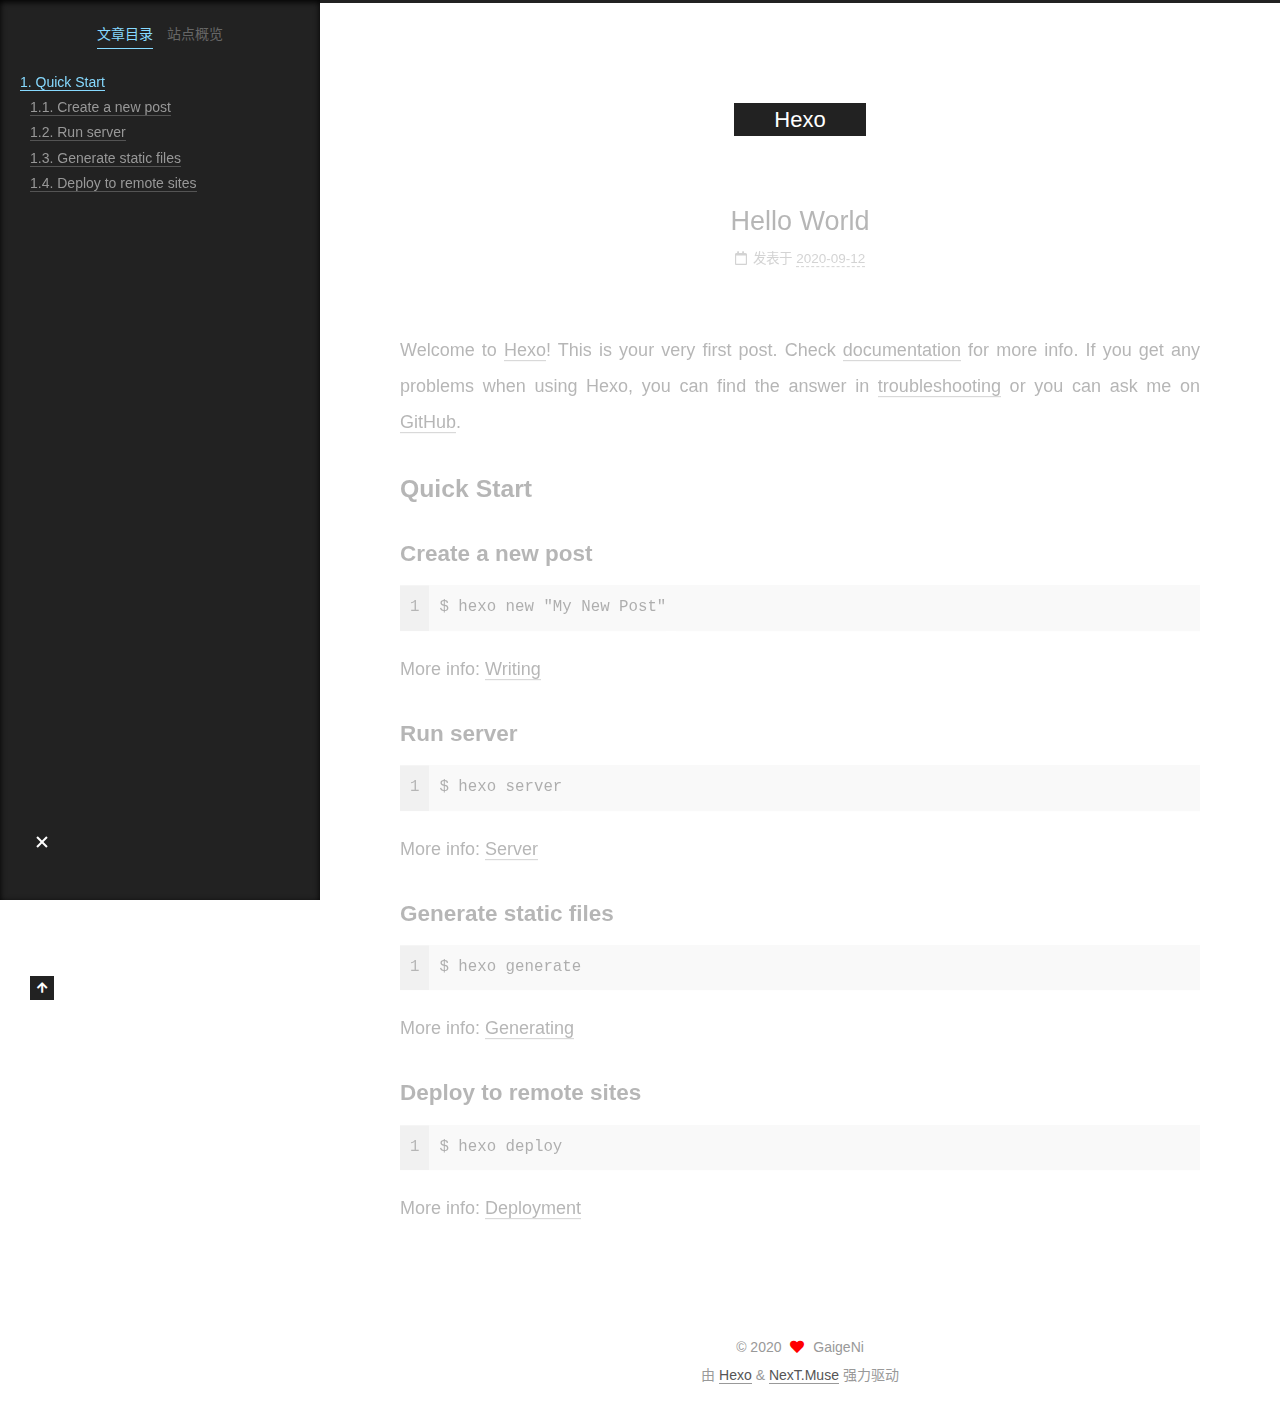
==== 2020/09/12/hello-world/index.html @ 08816b99 "Site updated: 2020-09-12 10:30:13" ====
<!DOCTYPE html>
<html lang="zh-CN">
<head>
  <meta charset="UTF-8">
<meta name="viewport" content="width=device-width, initial-scale=1, maximum-scale=2">
<meta name="theme-color" content="#222">
<meta name="generator" content="Hexo 5.1.1">
  <link rel="apple-touch-icon" sizes="180x180" href="/images/apple-touch-icon-next.png">
  <link rel="icon" type="image/png" sizes="32x32" href="/images/favicon-32x32-next.png">
  <link rel="icon" type="image/png" sizes="16x16" href="/images/favicon-16x16-next.png">
  <link rel="mask-icon" href="/images/logo.svg" color="#222">

<link rel="stylesheet" href="/css/main.css">


<link rel="stylesheet" href="/lib/font-awesome/css/all.min.css">

<script id="hexo-configurations">
    var NexT = window.NexT || {};
    var CONFIG = {"hostname":"gaigeni.github.io","root":"/","scheme":"Muse","version":"8.0.0-rc.3","exturl":false,"sidebar":{"position":"left","display":"post","padding":18,"offset":12,"onmobile":false},"copycode":{"enable":false,"show_result":false,"style":null},"back2top":{"enable":true,"sidebar":false,"scrollpercent":false},"bookmark":{"enable":false,"color":"#222","save":"auto"},"fancybox":false,"mediumzoom":false,"lazyload":false,"pangu":false,"comments":{"style":"tabs","active":null,"storage":true,"lazyload":false,"nav":null},"algolia":{"hits":{"per_page":10},"labels":{"input_placeholder":"Search for Posts","hits_empty":"We didn't find any results for the search: ${query}","hits_stats":"${hits} results found in ${time} ms"}},"localsearch":{"enable":false,"trigger":"auto","top_n_per_article":1,"unescape":false,"preload":false},"motion":{"enable":true,"async":false,"transition":{"post_block":"fadeIn","post_header":"slideDownIn","post_body":"slideDownIn","coll_header":"slideLeftIn","sidebar":"slideUpIn"}}};
  </script>

  <meta name="description" content="Welcome to Hexo! This is your very first post. Check documentation for more info. If you get any problems when using Hexo, you can find the answer in troubleshooting or you can ask me on GitHub. Quick">
<meta property="og:type" content="article">
<meta property="og:title" content="Hello World">
<meta property="og:url" content="https://gaigeni.github.io/2020/09/12/hello-world/index.html">
<meta property="og:site_name" content="Hexo">
<meta property="og:description" content="Welcome to Hexo! This is your very first post. Check documentation for more info. If you get any problems when using Hexo, you can find the answer in troubleshooting or you can ask me on GitHub. Quick">
<meta property="og:locale" content="zh_CN">
<meta property="article:published_time" content="2020-09-12T01:57:28.944Z">
<meta property="article:modified_time" content="2020-09-12T01:57:28.944Z">
<meta property="article:author" content="GaigeNi">
<meta name="twitter:card" content="summary">

<link rel="canonical" href="https://gaigeni.github.io/2020/09/12/hello-world/">


<script id="page-configurations">
  // https://hexo.io/docs/variables.html
  CONFIG.page = {
    sidebar: "",
    isHome : false,
    isPost : true,
    lang   : 'zh-CN'
  };
</script>

  <title>Hello World | Hexo</title>
  






  <noscript>
  <style>
  .use-motion .brand,
  .use-motion .menu-item,
  .sidebar-inner,
  .use-motion .post-block,
  .use-motion .pagination,
  .use-motion .comments,
  .use-motion .post-header,
  .use-motion .post-body,
  .use-motion .collection-header { opacity: initial; }

  .use-motion .site-title,
  .use-motion .site-subtitle {
    opacity: initial;
    top: initial;
  }

  .use-motion .logo-line-before i { left: initial; }
  .use-motion .logo-line-after i { right: initial; }
  </style>
</noscript>

</head>

<body itemscope itemtype="http://schema.org/WebPage">
  <div class="container use-motion">
    <div class="headband"></div>

    <header class="header" itemscope itemtype="http://schema.org/WPHeader">
      <div class="header-inner"><div class="site-brand-container">
  <div class="site-nav-toggle">
    <div class="toggle" aria-label="切换导航栏">
    </div>
  </div>

  <div class="site-meta">

    <a href="/" class="brand" rel="start">
      <span class="logo-line-before"><i></i></span>
      <h1 class="site-title">Hexo</h1>
      <span class="logo-line-after"><i></i></span>
    </a>
  </div>

  <div class="site-nav-right">
    <div class="toggle popup-trigger">
    </div>
  </div>
</div>







</div>
    </header>

    
  <div class="back-to-top">
    <i class="fa fa-arrow-up"></i>
    <span>0%</span>
  </div>


    <main class="main">
      <div class="main-inner">
        <div class="content-wrap">
          

          <div class="content post posts-expand">
            

    
  
  
  <article itemscope itemtype="http://schema.org/Article" class="post-block" lang="zh-CN">
    <link itemprop="mainEntityOfPage" href="https://gaigeni.github.io/2020/09/12/hello-world/">

    <span hidden itemprop="author" itemscope itemtype="http://schema.org/Person">
      <meta itemprop="image" content="/images/avatar.gif">
      <meta itemprop="name" content="GaigeNi">
      <meta itemprop="description" content="">
    </span>

    <span hidden itemprop="publisher" itemscope itemtype="http://schema.org/Organization">
      <meta itemprop="name" content="Hexo">
    </span>
      <header class="post-header">
        <h1 class="post-title" itemprop="name headline">
          Hello World
        </h1>

        <div class="post-meta">
            <span class="post-meta-item">
              <span class="post-meta-item-icon">
                <i class="far fa-calendar"></i>
              </span>
              <span class="post-meta-item-text">发表于</span>

              <time title="创建时间：2020-09-12 09:57:28" itemprop="dateCreated datePublished" datetime="2020-09-12T09:57:28+08:00">2020-09-12</time>
            </span>

          

        </div>
      </header>

    
    
    
    <div class="post-body" itemprop="articleBody">

      
        <p>Welcome to <a target="_blank" rel="noopener" href="https://hexo.io/">Hexo</a>! This is your very first post. Check <a target="_blank" rel="noopener" href="https://hexo.io/docs/">documentation</a> for more info. If you get any problems when using Hexo, you can find the answer in <a target="_blank" rel="noopener" href="https://hexo.io/docs/troubleshooting.html">troubleshooting</a> or you can ask me on <a target="_blank" rel="noopener" href="https://github.com/hexojs/hexo/issues">GitHub</a>.</p>
<h2 id="Quick-Start"><a href="#Quick-Start" class="headerlink" title="Quick Start"></a>Quick Start</h2><h3 id="Create-a-new-post"><a href="#Create-a-new-post" class="headerlink" title="Create a new post"></a>Create a new post</h3><figure class="highlight bash"><table><tr><td class="gutter"><pre><span class="line">1</span><br></pre></td><td class="code"><pre><span class="line">$ hexo new <span class="string">&quot;My New Post&quot;</span></span><br></pre></td></tr></table></figure>

<p>More info: <a target="_blank" rel="noopener" href="https://hexo.io/docs/writing.html">Writing</a></p>
<h3 id="Run-server"><a href="#Run-server" class="headerlink" title="Run server"></a>Run server</h3><figure class="highlight bash"><table><tr><td class="gutter"><pre><span class="line">1</span><br></pre></td><td class="code"><pre><span class="line">$ hexo server</span><br></pre></td></tr></table></figure>

<p>More info: <a target="_blank" rel="noopener" href="https://hexo.io/docs/server.html">Server</a></p>
<h3 id="Generate-static-files"><a href="#Generate-static-files" class="headerlink" title="Generate static files"></a>Generate static files</h3><figure class="highlight bash"><table><tr><td class="gutter"><pre><span class="line">1</span><br></pre></td><td class="code"><pre><span class="line">$ hexo generate</span><br></pre></td></tr></table></figure>

<p>More info: <a target="_blank" rel="noopener" href="https://hexo.io/docs/generating.html">Generating</a></p>
<h3 id="Deploy-to-remote-sites"><a href="#Deploy-to-remote-sites" class="headerlink" title="Deploy to remote sites"></a>Deploy to remote sites</h3><figure class="highlight bash"><table><tr><td class="gutter"><pre><span class="line">1</span><br></pre></td><td class="code"><pre><span class="line">$ hexo deploy</span><br></pre></td></tr></table></figure>

<p>More info: <a target="_blank" rel="noopener" href="https://hexo.io/docs/one-command-deployment.html">Deployment</a></p>

    </div>

    
    
    

      <footer class="post-footer">

        


        
      </footer>
    
  </article>
  
  
  



          </div>
          

<script>
  window.addEventListener('tabs:register', () => {
    let { activeClass } = CONFIG.comments;
    if (CONFIG.comments.storage) {
      activeClass = localStorage.getItem('comments_active') || activeClass;
    }
    if (activeClass) {
      let activeTab = document.querySelector(`a[href="#comment-${activeClass}"]`);
      if (activeTab) {
        activeTab.click();
      }
    }
  });
  if (CONFIG.comments.storage) {
    window.addEventListener('tabs:click', event => {
      if (!event.target.matches('.tabs-comment .tab-content .tab-pane')) return;
      let commentClass = event.target.classList[1];
      localStorage.setItem('comments_active', commentClass);
    });
  }
</script>

        </div>
          
  
  <div class="toggle sidebar-toggle">
    <span class="toggle-line toggle-line-first"></span>
    <span class="toggle-line toggle-line-middle"></span>
    <span class="toggle-line toggle-line-last"></span>
  </div>

  <aside class="sidebar">
    <div class="sidebar-inner">

      <ul class="sidebar-nav motion-element">
        <li class="sidebar-nav-toc">
          文章目录
        </li>
        <li class="sidebar-nav-overview">
          站点概览
        </li>
      </ul>

      <!--noindex-->
      <div class="post-toc-wrap sidebar-panel">
          <div class="post-toc motion-element"><ol class="nav"><li class="nav-item nav-level-2"><a class="nav-link" href="#Quick-Start"><span class="nav-number">1.</span> <span class="nav-text">Quick Start</span></a><ol class="nav-child"><li class="nav-item nav-level-3"><a class="nav-link" href="#Create-a-new-post"><span class="nav-number">1.1.</span> <span class="nav-text">Create a new post</span></a></li><li class="nav-item nav-level-3"><a class="nav-link" href="#Run-server"><span class="nav-number">1.2.</span> <span class="nav-text">Run server</span></a></li><li class="nav-item nav-level-3"><a class="nav-link" href="#Generate-static-files"><span class="nav-number">1.3.</span> <span class="nav-text">Generate static files</span></a></li><li class="nav-item nav-level-3"><a class="nav-link" href="#Deploy-to-remote-sites"><span class="nav-number">1.4.</span> <span class="nav-text">Deploy to remote sites</span></a></li></ol></li></ol></div>
      </div>
      <!--/noindex-->

      <div class="site-overview-wrap sidebar-panel">
        <div class="site-author motion-element" itemprop="author" itemscope itemtype="http://schema.org/Person">
  <p class="site-author-name" itemprop="name">GaigeNi</p>
  <div class="site-description" itemprop="description"></div>
</div>
<div class="site-state-wrap motion-element">
  <nav class="site-state">
      <div class="site-state-item site-state-posts">
          <a href="/archives">
          <span class="site-state-item-count">1</span>
          <span class="site-state-item-name">日志</span>
        </a>
      </div>
  </nav>
</div>



      </div>

    </div>
  </aside>
  <div id="sidebar-dimmer"></div>


      </div>
    </main>

    <footer class="footer">
      <div class="footer-inner">
        

        

<div class="copyright">
  
  &copy; 
  <span itemprop="copyrightYear">2020</span>
  <span class="with-love">
    <i class="fa fa-heart"></i>
  </span>
  <span class="author" itemprop="copyrightHolder">GaigeNi</span>
</div>
  <div class="powered-by">由 <a href="https://hexo.io/" class="theme-link" rel="noopener" target="_blank">Hexo</a> & <a href="https://theme-next.js.org/muse/" class="theme-link" rel="noopener" target="_blank">NexT.Muse</a> 强力驱动
  </div>

        








      </div>
    </footer>
  </div>

  
  <script src="/lib/anime.min.js"></script>
  <script src="/lib/velocity/velocity.min.js"></script>
  <script src="/lib/velocity/velocity.ui.min.js"></script>

<script src="/js/utils.js"></script>

<script src="/js/motion.js"></script>


<script src="/js/schemes/muse.js"></script>


<script src="/js/next-boot.js"></script>




  















  

  

</body>
</html>
---- css/main.css ----
:root {
  --body-bg-color: #fff;
  --content-bg-color: #fff;
  --card-bg-color: #f5f5f5;
  --text-color: #555;
  --blockquote-color: #666;
  --link-color: #555;
  --link-hover-color: #222;
  --brand-color: #fff;
  --brand-hover-color: #fff;
  --table-row-odd-bg-color: #f9f9f9;
  --table-row-hover-bg-color: #f5f5f5;
  --menu-item-bg-color: #f5f5f5;
  --btn-default-bg: #222;
  --btn-default-color: #fff;
  --btn-default-border-color: #222;
  --btn-default-hover-bg: #fff;
  --btn-default-hover-color: #222;
  --btn-default-hover-border-color: #222;
  --highlight-background: #f0f0f0;
  --highlight-foreground: #444;
  --highlight-gutter-background: #dedede;
  --highlight-gutter-foreground: #555;
}
html {
  line-height: 1.15; /* 1 */
  -webkit-text-size-adjust: 100%; /* 2 */
}
body {
  margin: 0;
}
main {
  display: block;
}
h1 {
  font-size: 2em;
  margin: 0.67em 0;
}
hr {
  box-sizing: content-box; /* 1 */
  height: 0; /* 1 */
  overflow: visible; /* 2 */
}
pre {
  font-family: monospace, monospace; /* 1 */
  font-size: 1em; /* 2 */
}
a {
  background: transparent;
}
abbr[title] {
  border-bottom: none; /* 1 */
  text-decoration: underline; /* 2 */
  text-decoration: underline dotted; /* 2 */
}
b,
strong {
  font-weight: bolder;
}
code,
kbd,
samp {
  font-family: monospace, monospace; /* 1 */
  font-size: 1em; /* 2 */
}
small {
  font-size: 80%;
}
sub,
sup {
  font-size: 75%;
  line-height: 0;
  position: relative;
  vertical-align: baseline;
}
sub {
  bottom: -0.25em;
}
sup {
  top: -0.5em;
}
img {
  border-style: none;
}
button,
input,
optgroup,
select,
textarea {
  font-family: inherit; /* 1 */
  font-size: 100%; /* 1 */
  line-height: 1.15; /* 1 */
  margin: 0; /* 2 */
}
button,
input {
/* 1 */
  overflow: visible;
}
button,
select {
/* 1 */
  text-transform: none;
}
button,
[type='button'],
[type='reset'],
[type='submit'] {
  -webkit-appearance: button;
}
button::-moz-focus-inner,
[type='button']::-moz-focus-inner,
[type='reset']::-moz-focus-inner,
[type='submit']::-moz-focus-inner {
  border-style: none;
  padding: 0;
}
button:-moz-focusring,
[type='button']:-moz-focusring,
[type='reset']:-moz-focusring,
[type='submit']:-moz-focusring {
  outline: 1px dotted ButtonText;
}
fieldset {
  padding: 0.35em 0.75em 0.625em;
}
legend {
  box-sizing: border-box; /* 1 */
  color: inherit; /* 2 */
  display: table; /* 1 */
  max-width: 100%; /* 1 */
  padding: 0; /* 3 */
  white-space: normal; /* 1 */
}
progress {
  vertical-align: baseline;
}
textarea {
  overflow: auto;
}
[type='checkbox'],
[type='radio'] {
  box-sizing: border-box; /* 1 */
  padding: 0; /* 2 */
}
[type='number']::-webkit-inner-spin-button,
[type='number']::-webkit-outer-spin-button {
  height: auto;
}
[type='search'] {
  outline-offset: -2px; /* 2 */
  -webkit-appearance: textfield; /* 1 */
}
[type='search']::-webkit-search-decoration {
  -webkit-appearance: none;
}
::-webkit-file-upload-button {
  font: inherit; /* 2 */
  -webkit-appearance: button; /* 1 */
}
details {
  display: block;
}
summary {
  display: list-item;
}
template {
  display: none;
}
[hidden] {
  display: none;
}
::selection {
  background: #262a30;
  color: #eee;
}
html,
body {
  height: 100%;
}
body {
  background: var(--body-bg-color);
  color: var(--text-color);
  font-family: 'Lato', "PingFang SC", "Microsoft YaHei", sans-serif;
  font-size: 1em;
  line-height: 2;
}
@media (max-width: 991px) {
  body {
    padding-left: 0 !important;
    padding-right: 0 !important;
  }
}
h1,
h2,
h3,
h4,
h5,
h6 {
  font-family: 'Lato', "PingFang SC", "Microsoft YaHei", sans-serif;
  font-weight: bold;
  line-height: 1.5;
  margin: 20px 0 15px;
}
h1 {
  font-size: 1.5em;
}
h2 {
  font-size: 1.375em;
}
h3 {
  font-size: 1.25em;
}
h4 {
  font-size: 1.125em;
}
h5 {
  font-size: 1em;
}
h6 {
  font-size: 0.875em;
}
p {
  margin: 0 0 20px 0;
}
a,
span.exturl {
  border-bottom: 1px solid #999;
  color: var(--link-color);
  outline: 0;
  text-decoration: none;
  overflow-wrap: break-word;
  word-wrap: break-word;
  cursor: pointer;
}
a:hover,
span.exturl:hover {
  border-bottom-color: var(--link-hover-color);
  color: var(--link-hover-color);
}
iframe,
img,
video {
  display: block;
  margin-left: auto;
  margin-right: auto;
  max-width: 100%;
}
hr {
  background-image: repeating-linear-gradient(-45deg, #ddd, #ddd 4px, transparent 4px, transparent 8px);
  border: 0;
  height: 3px;
  margin: 40px 0;
}
blockquote {
  border-left: 4px solid #ddd;
  color: var(--blockquote-color);
  margin: 0;
  padding: 0 15px;
}
blockquote cite::before {
  content: '-';
  padding: 0 5px;
}
dt {
  font-weight: bold;
}
dd {
  margin: 0;
  padding: 0;
}
kbd {
  background-color: #f5f5f5;
  background-image: linear-gradient(#eee, #fff, #eee);
  border: 1px solid #ccc;
  border-radius: 0.2em;
  box-shadow: 0.1em 0.1em 0.2em rgba(0,0,0,0.1);
  color: #555;
  font-family: inherit;
  padding: 0.1em 0.3em;
  white-space: nowrap;
}
.table-container {
  overflow: auto;
}
table {
  border-collapse: collapse;
  border-spacing: 0;
  font-size: 0.875em;
  margin: 0 0 20px 0;
  width: 100%;
}
tbody tr:nth-of-type(odd) {
  background: var(--table-row-odd-bg-color);
}
tbody tr:hover {
  background: var(--table-row-hover-bg-color);
}
caption,
th,
td {
  font-weight: normal;
  padding: 8px;
  vertical-align: middle;
}
th,
td {
  border: 1px solid #ddd;
  border-bottom: 3px solid #ddd;
}
th {
  font-weight: 700;
  padding-bottom: 10px;
}
td {
  border-bottom-width: 1px;
}
.btn {
  background: var(--btn-default-bg);
  border: 2px solid var(--btn-default-border-color);
  border-radius: 0;
  color: var(--btn-default-color);
  display: inline-block;
  font-size: 0.875em;
  line-height: 2;
  padding: 0 20px;
  text-decoration: none;
  transition-property: background-color;
  transition-delay: 0s;
  transition-duration: 0.2s;
  transition-timing-function: ease-in-out;
}
.btn:hover {
  background: var(--btn-default-hover-bg);
  border-color: var(--btn-default-hover-border-color);
  color: var(--btn-default-hover-color);
}
.btn + .btn {
  margin: 0 0 8px 8px;
}
.btn .fa-fw {
  text-align: left;
  width: 1.285714285714286em;
}
.toggle {
  line-height: 0;
}
.toggle .toggle-line {
  background: #fff;
  display: inline-block;
  height: 2px;
  left: 0;
  position: relative;
  top: 0;
  transition: all 0.4s;
  vertical-align: top;
  width: 100%;
}
.toggle .toggle-line:not(:first-child) {
  margin-top: 3px;
}
.toggle.toggle-arrow .toggle-line-first {
  left: 50%;
  top: 2px;
  transform: rotate(45deg);
  width: 50%;
}
.toggle.toggle-arrow .toggle-line-middle {
  left: 2px;
  width: 90%;
}
.toggle.toggle-arrow .toggle-line-last {
  left: 50%;
  top: -2px;
  transform: rotate(-45deg);
  width: 50%;
}
.toggle.toggle-close .toggle-line-first {
  transform: rotate(-45deg);
  top: 5px;
}
.toggle.toggle-close .toggle-line-middle {
  opacity: 0;
}
.toggle.toggle-close .toggle-line-last {
  transform: rotate(45deg);
  top: -5px;
}
/*

Original highlight.js style (c) Ivan Sagalaev <maniac@softwaremaniacs.org>

*/

.hljs {
  display: block;
  overflow-x: auto;
  padding: 0.5em;
  background: #F0F0F0;
}


/* Base color: saturation 0; */

.hljs,
.hljs-subst {
  color: #444;
}

.hljs-comment {
  color: #888888;
}

.hljs-keyword,
.hljs-attribute,
.hljs-selector-tag,
.hljs-meta-keyword,
.hljs-doctag,
.hljs-name {
  font-weight: bold;
}


/* User color: hue: 0 */

.hljs-type,
.hljs-string,
.hljs-number,
.hljs-selector-id,
.hljs-selector-class,
.hljs-quote,
.hljs-template-tag,
.hljs-deletion {
  color: #880000;
}

.hljs-title,
.hljs-section {
  color: #880000;
  font-weight: bold;
}

.hljs-regexp,
.hljs-symbol,
.hljs-variable,
.hljs-template-variable,
.hljs-link,
.hljs-selector-attr,
.hljs-selector-pseudo {
  color: #BC6060;
}


/* Language color: hue: 90; */

.hljs-literal {
  color: #78A960;
}

.hljs-built_in,
.hljs-bullet,
.hljs-code,
.hljs-addition {
  color: #397300;
}


/* Meta color: hue: 200 */

.hljs-meta {
  color: #1f7199;
}

.hljs-meta-string {
  color: #4d99bf;
}


/* Misc effects */

.hljs-emphasis {
  font-style: italic;
}

.hljs-strong {
  font-weight: bold;
}

.highlight,
pre {
  background: var(--highlight-background);
  color: var(--highlight-foreground);
  line-height: 1.6;
  margin: 0 auto 20px;
}
pre,
code {
  font-family: consolas, Menlo, monospace, "PingFang SC", "Microsoft YaHei";
}
code {
  background: #eee;
  border-radius: 3px;
  color: #555;
  padding: 2px 4px;
  overflow-wrap: break-word;
  word-wrap: break-word;
}
.highlight {
  position: relative;
}
.highlight pre {
  border: 0;
  margin: 0;
  padding: 10px 0;
}
.highlight table {
  border: 0;
  margin: 0;
  width: auto;
}
.highlight td {
  border: 0;
  padding: 0;
}
.highlight figcaption {
  background: var(--highlight-gutter-background);
  color: var(--highlight-foreground);
  display: flex;
  font-size: 0.875em;
  justify-content: space-between;
  line-height: 1.2;
  padding: 0.5em;
}
.highlight figcaption a {
  color: var(--highlight-foreground);
}
.highlight figcaption a:hover {
  border-bottom-color: var(--highlight-foreground);
}
.highlight figcaption a,
.highlight figcaption span {
  min-width: 0;
}
.highlight .gutter {
  -moz-user-select: none;
  -ms-user-select: none;
  -webkit-user-select: none;
  user-select: none;
}
.highlight .gutter pre {
  background: var(--highlight-gutter-background);
  color: var(--highlight-gutter-foreground);
  padding-left: 10px;
  padding-right: 10px;
  text-align: right;
}
.highlight .code pre {
  background: var(--highlight-background);
  padding-left: 10px;
  width: 100%;
}
.gist table {
  width: auto;
}
.gist table td {
  border: 0;
}
pre {
  overflow: auto;
  padding: 10px;
}
pre code {
  background: none;
  color: var(--highlight-foreground);
  font-size: 0.875em;
  padding: 0;
  text-shadow: none;
}
.blockquote-center {
  border-left: none;
  margin: 40px 0;
  padding: 0;
  position: relative;
  text-align: center;
}
.blockquote-center .fa {
  display: block;
  opacity: 0.6;
  position: absolute;
  width: 100%;
}
.blockquote-center .fa-quote-left {
  border-top: 1px solid #ccc;
  text-align: left;
  top: -20px;
}
.blockquote-center .fa-quote-right {
  border-bottom: 1px solid #ccc;
  text-align: right;
  bottom: -20px;
}
.blockquote-center p,
.blockquote-center div {
  text-align: center;
}
.post-body .group-picture img {
  margin: 0 auto;
  padding: 0 3px;
}
.group-picture-row {
  margin-bottom: 6px;
  overflow: hidden;
}
.group-picture-column {
  float: left;
  margin-bottom: 10px;
}
.post-body .label {
  color: #555;
  display: inline;
  padding: 0 2px;
}
.post-body .label.default {
  background: #f0f0f0;
}
.post-body .label.primary {
  background: #efe6f7;
}
.post-body .label.info {
  background: #e5f2f8;
}
.post-body .label.success {
  background: #e7f4e9;
}
.post-body .label.warning {
  background: #fcf6e1;
}
.post-body .label.danger {
  background: #fae8eb;
}
.post-body .link-grid {
  display: grid;
  grid-gap: 1.5rem 1.5rem;
  grid-template-columns: 1fr 1fr;
  padding: 1.5rem;
}
@media (max-width: 767px) {
  .post-body .link-grid {
    grid-template-columns: 1fr;
  }
}
.post-body .link-grid .link-grid-container {
  border: solid #ddd;
  box-shadow: 1rem 1rem 0.5rem #808080;
  height: 5rem;
  padding: 0.5rem;
  position: relative;
  transition: background 0.3s;
}
.post-body .link-grid .link-grid-container:hover {
  animation: shake 0.5s;
  background: rgba(230,244,250,0.5);
}
.post-body .link-grid .link-grid-container:active {
  box-shadow: 0.5rem 0.5rem 0.25rem #808080;
  transform: translate(0.2rem, 0.2rem);
}
.post-body .link-grid .link-grid-container .link-grid-image {
  background-clip: content-box;
  background-origin: content-box;
  background-size: cover;
  border: 1px solid #ddd;
  border-radius: 50%;
  box-sizing: border-box;
  height: 5rem;
  padding: 3px;
  position: absolute;
  width: 5rem;
}
.post-body .link-grid .link-grid-container p {
  margin: 0 1rem 0 6rem;
}
.post-body .link-grid .link-grid-container p:first-of-type {
  font-size: 1.2em;
}
.post-body .link-grid .link-grid-container p:last-of-type {
  font-size: 0.8em;
  line-height: 1.3rem;
  opacity: 0.7;
}
.post-body .link-grid .link-grid-container a {
  border: 0;
  height: 100%;
  left: 0;
  position: absolute;
  top: 0;
  width: 100%;
}
@-moz-keyframes shake {
  0% {
    transform: translate(1pt, 1pt) rotate(0deg);
  }
  10% {
    transform: translate(-1pt, -2pt) rotate(-1deg);
  }
  20% {
    transform: translate(-3pt, 0pt) rotate(1deg);
  }
  30% {
    transform: translate(3pt, 2pt) rotate(0deg);
  }
  40% {
    transform: translate(1pt, -1pt) rotate(1deg);
  }
  50% {
    transform: translate(-1pt, 2pt) rotate(-1deg);
  }
  60% {
    transform: translate(-3pt, 1pt) rotate(0deg);
  }
  70% {
    transform: translate(3pt, 1pt) rotate(-1deg);
  }
  80% {
    transform: translate(-1pt, -1pt) rotate(1deg);
  }
  90% {
    transform: translate(1pt, 2pt) rotate(0deg);
  }
  100% {
    transform: translate(1pt, -2pt) rotate(-1deg);
  }
}
@-webkit-keyframes shake {
  0% {
    transform: translate(1pt, 1pt) rotate(0deg);
  }
  10% {
    transform: translate(-1pt, -2pt) rotate(-1deg);
  }
  20% {
    transform: translate(-3pt, 0pt) rotate(1deg);
  }
  30% {
    transform: translate(3pt, 2pt) rotate(0deg);
  }
  40% {
    transform: translate(1pt, -1pt) rotate(1deg);
  }
  50% {
    transform: translate(-1pt, 2pt) rotate(-1deg);
  }
  60% {
    transform: translate(-3pt, 1pt) rotate(0deg);
  }
  70% {
    transform: translate(3pt, 1pt) rotate(-1deg);
  }
  80% {
    transform: translate(-1pt, -1pt) rotate(1deg);
  }
  90% {
    transform: translate(1pt, 2pt) rotate(0deg);
  }
  100% {
    transform: translate(1pt, -2pt) rotate(-1deg);
  }
}
@-o-keyframes shake {
  0% {
    transform: translate(1pt, 1pt) rotate(0deg);
  }
  10% {
    transform: translate(-1pt, -2pt) rotate(-1deg);
  }
  20% {
    transform: translate(-3pt, 0pt) rotate(1deg);
  }
  30% {
    transform: translate(3pt, 2pt) rotate(0deg);
  }
  40% {
    transform: translate(1pt, -1pt) rotate(1deg);
  }
  50% {
    transform: translate(-1pt, 2pt) rotate(-1deg);
  }
  60% {
    transform: translate(-3pt, 1pt) rotate(0deg);
  }
  70% {
    transform: translate(3pt, 1pt) rotate(-1deg);
  }
  80% {
    transform: translate(-1pt, -1pt) rotate(1deg);
  }
  90% {
    transform: translate(1pt, 2pt) rotate(0deg);
  }
  100% {
    transform: translate(1pt, -2pt) rotate(-1deg);
  }
}
@keyframes shake {
  0% {
    transform: translate(1pt, 1pt) rotate(0deg);
  }
  10% {
    transform: translate(-1pt, -2pt) rotate(-1deg);
  }
  20% {
    transform: translate(-3pt, 0pt) rotate(1deg);
  }
  30% {
    transform: translate(3pt, 2pt) rotate(0deg);
  }
  40% {
    transform: translate(1pt, -1pt) rotate(1deg);
  }
  50% {
    transform: translate(-1pt, 2pt) rotate(-1deg);
  }
  60% {
    transform: translate(-3pt, 1pt) rotate(0deg);
  }
  70% {
    transform: translate(3pt, 1pt) rotate(-1deg);
  }
  80% {
    transform: translate(-1pt, -1pt) rotate(1deg);
  }
  90% {
    transform: translate(1pt, 2pt) rotate(0deg);
  }
  100% {
    transform: translate(1pt, -2pt) rotate(-1deg);
  }
}
.post-body .tabs {
  margin-bottom: 20px;
}
.post-body .tabs,
.tabs-comment {
  display: block;
  padding-top: 10px;
  position: relative;
}
.post-body .tabs ul.nav-tabs,
.tabs-comment ul.nav-tabs {
  display: flex;
  flex-wrap: wrap;
  margin: 0;
  margin-bottom: -1px;
  padding: 0;
}
@media (max-width: 413px) {
  .post-body .tabs ul.nav-tabs,
  .tabs-comment ul.nav-tabs {
    display: block;
    margin-bottom: 5px;
  }
}
.post-body .tabs ul.nav-tabs li.tab,
.tabs-comment ul.nav-tabs li.tab {
  border-bottom: 1px solid #ddd;
  border-left: 1px solid transparent;
  border-right: 1px solid transparent;
  border-top: 3px solid transparent;
  flex-grow: 1;
  list-style-type: none;
  border-radius: 0 0 0 0;
}
@media (max-width: 413px) {
  .post-body .tabs ul.nav-tabs li.tab,
  .tabs-comment ul.nav-tabs li.tab {
    border-bottom: 1px solid transparent;
    border-left: 3px solid transparent;
    border-right: 1px solid transparent;
    border-top: 1px solid transparent;
  }
}
@media (max-width: 413px) {
  .post-body .tabs ul.nav-tabs li.tab,
  .tabs-comment ul.nav-tabs li.tab {
    border-radius: 0;
  }
}
.post-body .tabs ul.nav-tabs li.tab a,
.tabs-comment ul.nav-tabs li.tab a {
  border-bottom: initial;
  display: block;
  line-height: 1.8;
  outline: 0;
  padding: 0.25em 0.75em;
  text-align: center;
  transition-delay: 0s;
  transition-duration: 0.2s;
  transition-timing-function: ease-out;
}
.post-body .tabs ul.nav-tabs li.tab a i,
.tabs-comment ul.nav-tabs li.tab a i {
  width: 1.285714285714286em;
}
.post-body .tabs ul.nav-tabs li.tab.active,
.tabs-comment ul.nav-tabs li.tab.active {
  border-bottom: 1px solid transparent;
  border-left: 1px solid #ddd;
  border-right: 1px solid #ddd;
  border-top: 3px solid #fc6423;
}
@media (max-width: 413px) {
  .post-body .tabs ul.nav-tabs li.tab.active,
  .tabs-comment ul.nav-tabs li.tab.active {
    border-bottom: 1px solid #ddd;
    border-left: 3px solid #fc6423;
    border-right: 1px solid #ddd;
    border-top: 1px solid #ddd;
  }
}
.post-body .tabs ul.nav-tabs li.tab.active a,
.tabs-comment ul.nav-tabs li.tab.active a {
  color: var(--link-color);
  cursor: default;
}
.post-body .tabs .tab-content .tab-pane,
.tabs-comment .tab-content .tab-pane {
  border: 1px solid #ddd;
  border-top: 0;
  padding: 20px 20px 0 20px;
  border-radius: 0;
}
.post-body .tabs .tab-content .tab-pane:not(.active),
.tabs-comment .tab-content .tab-pane:not(.active) {
  display: none;
}
.post-body .tabs .tab-content .tab-pane.active,
.tabs-comment .tab-content .tab-pane.active {
  display: block;
}
.post-body .tabs .tab-content .tab-pane.active:nth-of-type(1),
.tabs-comment .tab-content .tab-pane.active:nth-of-type(1) {
  border-radius: 0 0 0 0;
}
@media (max-width: 413px) {
  .post-body .tabs .tab-content .tab-pane.active:nth-of-type(1),
  .tabs-comment .tab-content .tab-pane.active:nth-of-type(1) {
    border-radius: 0;
  }
}
.post-body .note {
  border-radius: 3px;
  margin-bottom: 20px;
  padding: 1em;
  position: relative;
  border: 1px solid #eee;
  border-left-width: 5px;
}
.post-body .note h2,
.post-body .note h3,
.post-body .note h4,
.post-body .note h5,
.post-body .note h6 {
  margin-top: 0;
  border-bottom: initial;
  margin-bottom: 0;
  padding-top: 0;
}
.post-body .note p:first-child,
.post-body .note ul:first-child,
.post-body .note ol:first-child,
.post-body .note table:first-child,
.post-body .note pre:first-child,
.post-body .note blockquote:first-child,
.post-body .note img:first-child {
  margin-top: 0;
}
.post-body .note p:last-child,
.post-body .note ul:last-child,
.post-body .note ol:last-child,
.post-body .note table:last-child,
.post-body .note pre:last-child,
.post-body .note blockquote:last-child,
.post-body .note img:last-child {
  margin-bottom: 0;
}
.post-body .note.default {
  border-left-color: #777;
}
.post-body .note.default h2,
.post-body .note.default h3,
.post-body .note.default h4,
.post-body .note.default h5,
.post-body .note.default h6 {
  color: #777;
}
.post-body .note.primary {
  border-left-color: #6f42c1;
}
.post-body .note.primary h2,
.post-body .note.primary h3,
.post-body .note.primary h4,
.post-body .note.primary h5,
.post-body .note.primary h6 {
  color: #6f42c1;
}
.post-body .note.info {
  border-left-color: #428bca;
}
.post-body .note.info h2,
.post-body .note.info h3,
.post-body .note.info h4,
.post-body .note.info h5,
.post-body .note.info h6 {
  color: #428bca;
}
.post-body .note.success {
  border-left-color: #5cb85c;
}
.post-body .note.success h2,
.post-body .note.success h3,
.post-body .note.success h4,
.post-body .note.success h5,
.post-body .note.success h6 {
  color: #5cb85c;
}
.post-body .note.warning {
  border-left-color: #f0ad4e;
}
.post-body .note.warning h2,
.post-body .note.warning h3,
.post-body .note.warning h4,
.post-body .note.warning h5,
.post-body .note.warning h6 {
  color: #f0ad4e;
}
.post-body .note.danger {
  border-left-color: #d9534f;
}
.post-body .note.danger h2,
.post-body .note.danger h3,
.post-body .note.danger h4,
.post-body .note.danger h5,
.post-body .note.danger h6 {
  color: #d9534f;
}
.pagination .prev,
.pagination .next,
.pagination .page-number,
.pagination .space {
  display: inline-block;
  margin: 0 10px;
  padding: 0 11px;
  position: relative;
  top: -1px;
}
@media (max-width: 767px) {
  .pagination .prev,
  .pagination .next,
  .pagination .page-number,
  .pagination .space {
    margin: 0 5px;
  }
}
.pagination {
  border-top: 1px solid #eee;
  margin: 120px 0 0;
  text-align: center;
}
.pagination .prev,
.pagination .next,
.pagination .page-number {
  border-bottom: 0;
  border-top: 1px solid #eee;
  transition-property: border-color;
  transition-delay: 0s;
  transition-duration: 0.2s;
  transition-timing-function: ease-in-out;
}
.pagination .prev:hover,
.pagination .next:hover,
.pagination .page-number:hover {
  border-top-color: var(--link-hover-color);
}
.pagination .space {
  margin: 0;
  padding: 0;
}
.pagination .prev {
  margin-left: 0;
}
.pagination .next {
  margin-right: 0;
}
.pagination .page-number.current {
  background: #ccc;
  border-top-color: #ccc;
  color: var(--content-bg-color);
}
@media (max-width: 767px) {
  .pagination {
    border-top: none;
  }
  .pagination .prev,
  .pagination .next,
  .pagination .page-number {
    border-bottom: 1px solid #eee;
    border-top: 0;
    margin-bottom: 10px;
    padding: 0 10px;
  }
  .pagination .prev:hover,
  .pagination .next:hover,
  .pagination .page-number:hover {
    border-bottom-color: var(--link-hover-color);
  }
}
.comments {
  margin-top: 60px;
  overflow: hidden;
}
.comment-button-group {
  display: flex;
  flex-wrap: wrap-reverse;
  justify-content: center;
  margin: 1em 0;
}
.comment-button-group .comment-button {
  margin: 0.1em 0.2em;
}
.comment-button-group .comment-button.active {
  background: var(--btn-default-hover-bg);
  border-color: var(--btn-default-hover-border-color);
  color: var(--btn-default-hover-color);
}
.comment-position {
  display: none;
}
.comment-position.active {
  display: block;
}
.tabs-comment {
  background: var(--content-bg-color);
  margin-top: 4em;
  padding-top: 0;
}
.tabs-comment .comments {
  border: 0;
  box-shadow: none;
  margin-top: 0;
  padding-top: 0;
}
.container {
  min-height: 100%;
  position: relative;
}
.main-inner {
  margin: 0 auto;
  width: 700px;
}
@media (min-width: 1200px) {
  .main-inner {
    width: 800px;
  }
}
@media (min-width: 1600px) {
  .main-inner {
    width: 900px;
  }
}
@media (max-width: 767px) {
  .content-wrap {
    padding: 0 20px;
  }
}
.header {
  background: transparent;
}
.header-inner {
  margin: 0 auto;
  width: 700px;
}
@media (min-width: 1200px) {
  .header-inner {
    width: 800px;
  }
}
@media (min-width: 1600px) {
  .header-inner {
    width: 900px;
  }
}
.site-brand-container {
  display: flex;
  flex-shrink: 0;
  padding: 0 10px;
}
.headband {
  background: #222;
  height: 3px;
}
.site-meta {
  flex-grow: 1;
  text-align: center;
}
@media (max-width: 767px) {
  .site-meta {
    text-align: center;
  }
}
.brand {
  border-bottom: none;
  color: var(--brand-color);
  display: inline-block;
  line-height: 1.375em;
  padding: 0 40px;
  position: relative;
}
.brand:hover {
  color: var(--brand-hover-color);
}
.site-title {
  font-family: 'Lato', "PingFang SC", "Microsoft YaHei", sans-serif;
  font-size: 1.375em;
  font-weight: normal;
  margin: 0;
}
.site-subtitle {
  color: #999;
  font-size: 0.8125em;
  margin: 10px 0;
}
.use-motion .brand {
  opacity: 0;
}
.use-motion .site-title,
.use-motion .site-subtitle,
.use-motion .custom-logo-image {
  opacity: 0;
  position: relative;
  top: -10px;
}
.site-nav-toggle,
.site-nav-right {
  display: none;
}
@media (max-width: 767px) {
  .site-nav-toggle,
  .site-nav-right {
    display: flex;
    flex-direction: column;
    justify-content: center;
  }
}
.site-nav-toggle .toggle,
.site-nav-right .toggle {
  color: var(--text-color);
  padding: 10px;
  width: 22px;
}
.site-nav-toggle .toggle .toggle-line,
.site-nav-right .toggle .toggle-line {
  background: var(--text-color);
  border-radius: 1px;
}
.site-nav {
  display: block;
}
@media (max-width: 767px) {
  .site-nav {
    clear: both;
    display: none;
  }
}
.site-nav.site-nav-on {
  display: block;
}
.menu {
  margin-top: 20px;
  padding-left: 0;
  text-align: center;
}
.menu-item {
  display: inline-block;
  list-style: none;
  margin: 0 10px;
}
@media (max-width: 767px) {
  .menu-item {
    display: block;
    margin-top: 10px;
  }
  .menu-item.menu-item-search {
    display: none;
  }
}
.menu-item a,
.menu-item span.exturl {
  border-bottom: 0;
  display: block;
  font-size: 0.8125em;
  transition-property: border-color;
  transition-delay: 0s;
  transition-duration: 0.2s;
  transition-timing-function: ease-in-out;
}
@media (hover: none) {
  .menu-item a:hover,
  .menu-item span.exturl:hover {
    border-bottom-color: transparent !important;
  }
}
.menu-item .fa,
.menu-item .fab,
.menu-item .far,
.menu-item .fas {
  margin-right: 8px;
}
.menu-item .badge {
  display: inline-block;
  font-weight: bold;
  line-height: 1;
  margin-left: 0.35em;
  margin-top: 0.35em;
  text-align: center;
  white-space: nowrap;
}
@media (max-width: 767px) {
  .menu-item .badge {
    float: right;
    margin-left: 0;
  }
}
.menu-item-active a,
.menu .menu-item a:hover,
.menu .menu-item span.exturl:hover {
  background: var(--menu-item-bg-color);
}
.use-motion .menu-item {
  opacity: 0;
}
.sidebar {
  background: #222;
  bottom: 0;
  box-shadow: inset 0 2px 6px #000;
  position: fixed;
  top: 0;
}
@media (max-width: 991px) {
  .sidebar {
    display: none;
  }
}
.sidebar-inner {
  color: #999;
  padding: 18px 10px;
  text-align: center;
}
.cc-license {
  margin-top: 10px;
  text-align: center;
}
.cc-license .cc-opacity {
  border-bottom: none;
  opacity: 0.7;
}
.cc-license .cc-opacity:hover {
  opacity: 0.9;
}
.cc-license img {
  display: inline-block;
}
.site-author-image {
  border: 2px solid #333;
  display: block;
  margin: 0 auto;
  max-width: 96px;
  padding: 2px;
}
.site-author-name {
  color: #f5f5f5;
  font-weight: normal;
  margin: 5px 0 0;
  text-align: center;
}
.site-description {
  color: #999;
  font-size: 1em;
  margin-top: 5px;
  text-align: center;
}
.links-of-author {
  margin-top: 15px;
}
.links-of-author a,
.links-of-author span.exturl {
  border-bottom-color: #555;
  display: inline-block;
  font-size: 0.8125em;
  margin-bottom: 10px;
  margin-right: 10px;
  vertical-align: middle;
}
.links-of-author a::before,
.links-of-author span.exturl::before {
  background: #ffffc2;
  border-radius: 50%;
  content: ' ';
  display: inline-block;
  height: 4px;
  margin-right: 3px;
  vertical-align: middle;
  width: 4px;
}
.sidebar-button {
  margin-top: 15px;
}
.sidebar-button a {
  border: 1px solid #fc6423;
  border-radius: 4px;
  color: #fc6423;
  display: inline-block;
  padding: 0 15px;
}
.sidebar-button a .fa,
.sidebar-button a .fab,
.sidebar-button a .far,
.sidebar-button a .fas {
  margin-right: 5px;
}
.sidebar-button a:hover {
  background: #fc6423;
  border: 1px solid #fc6423;
  color: #fff;
}
.sidebar-button a:hover .fa,
.sidebar-button a:hover .fab,
.sidebar-button a:hover .far,
.sidebar-button a:hover .fas {
  color: #fff;
}
.links-of-blogroll {
  font-size: 0.8125em;
  margin-top: 10px;
}
.links-of-blogroll-title {
  font-size: 0.875em;
  font-weight: 600;
  margin-top: 0;
}
.links-of-blogroll-list {
  list-style: none;
  margin: 0;
  padding: 0;
}
#sidebar-dimmer {
  display: none;
}
@media (max-width: 767px) {
  #sidebar-dimmer {
    background: #000;
    display: block;
    height: 100%;
    left: 100%;
    opacity: 0;
    position: fixed;
    top: 0;
    width: 100%;
    z-index: 1100;
  }
  .sidebar-active + #sidebar-dimmer {
    opacity: 0.7;
    transform: translateX(-100%);
    transition: opacity 0.5s;
  }
}
.sidebar-nav {
  margin: 0;
  padding-bottom: 20px;
  padding-left: 0;
}
.sidebar-nav li {
  border-bottom: 1px solid transparent;
  color: #666;
  cursor: pointer;
  display: inline-block;
  font-size: 0.875em;
}
.sidebar-nav li.sidebar-nav-overview {
  margin-left: 10px;
}
.sidebar-nav li:hover {
  color: #f5f5f5;
}
.sidebar-nav .sidebar-nav-active {
  border-bottom-color: #87daff;
  color: #87daff;
}
.sidebar-nav .sidebar-nav-active:hover {
  color: #87daff;
}
.sidebar-panel {
  display: none;
  overflow-x: hidden;
  overflow-y: auto;
}
.sidebar-panel-active {
  display: block;
}
.sidebar-toggle {
  background: #222;
  bottom: 45px;
  cursor: pointer;
  height: 14px;
  left: 30px;
  padding: 5px;
  position: fixed;
  width: 14px;
  z-index: 1300;
}
@media (max-width: 991px) {
  .sidebar-toggle {
    left: 20px;
    opacity: 0.8;
    display: none;
  }
}
.sidebar-toggle:hover .toggle-line {
  background: #87daff;
}
.post-toc {
  font-size: 0.875em;
}
.post-toc ol {
  list-style: none;
  margin: 0;
  padding: 0 2px 5px 10px;
  text-align: left;
}
.post-toc ol > ol {
  padding-left: 0;
}
.post-toc ol a {
  transition-property: all;
  transition-delay: 0s;
  transition-duration: 0.2s;
  transition-timing-function: ease-in-out;
}
.post-toc .nav-item {
  line-height: 1.8;
  overflow: hidden;
  text-overflow: ellipsis;
  white-space: nowrap;
}
.post-toc .nav .nav-child {
  display: none;
}
.post-toc .nav .active > .nav-child {
  display: block;
}
.post-toc .nav .active-current > .nav-child {
  display: block;
}
.post-toc .nav .active-current > .nav-child > .nav-item {
  display: block;
}
.post-toc .nav .active > a {
  border-bottom-color: #87daff;
  color: #87daff;
}
.post-toc .nav .active-current > a {
  color: #87daff;
}
.post-toc .nav .active-current > a:hover {
  color: #87daff;
}
.site-state {
  display: flex;
  justify-content: center;
  line-height: 1.4;
  margin-top: 10px;
  overflow: hidden;
  text-align: center;
  white-space: nowrap;
}
.site-state-item {
  padding: 0 15px;
}
.site-state-item:not(:first-child) {
  border-left: 1px solid #333;
}
.site-state-item a {
  border-bottom: none;
}
.site-state-item-count {
  display: block;
  font-size: 1.25em;
  font-weight: 600;
  text-align: center;
}
.site-state-item-name {
  color: inherit;
  font-size: 0.875em;
}
.footer {
  color: #999;
  font-size: 0.875em;
  padding: 20px 0;
}
.footer.footer-fixed {
  bottom: 0;
  left: 0;
  position: absolute;
  right: 0;
}
.footer-inner {
  box-sizing: border-box;
  margin: 0 auto;
  text-align: center;
  width: 700px;
}
@media (min-width: 1200px) {
  .footer-inner {
    width: 800px;
  }
}
@media (min-width: 1600px) {
  .footer-inner {
    width: 900px;
  }
}
.languages {
  display: inline-block;
  font-size: 1.125em;
  position: relative;
}
.languages .lang-select-label span {
  margin: 0 0.5em;
}
.languages .lang-select {
  height: 100%;
  left: 0;
  opacity: 0;
  position: absolute;
  top: 0;
  width: 100%;
}
.with-love {
  color: #ff0000;
  display: inline-block;
  margin: 0 5px;
}
.powered-by,
.theme-info {
  display: inline-block;
}
@-moz-keyframes iconAnimate {
  0%, 100% {
    transform: scale(1);
  }
  10%, 30% {
    transform: scale(0.9);
  }
  20%, 40%, 60%, 80% {
    transform: scale(1.1);
  }
  50%, 70% {
    transform: scale(1.1);
  }
}
@-webkit-keyframes iconAnimate {
  0%, 100% {
    transform: scale(1);
  }
  10%, 30% {
    transform: scale(0.9);
  }
  20%, 40%, 60%, 80% {
    transform: scale(1.1);
  }
  50%, 70% {
    transform: scale(1.1);
  }
}
@-o-keyframes iconAnimate {
  0%, 100% {
    transform: scale(1);
  }
  10%, 30% {
    transform: scale(0.9);
  }
  20%, 40%, 60%, 80% {
    transform: scale(1.1);
  }
  50%, 70% {
    transform: scale(1.1);
  }
}
@keyframes iconAnimate {
  0%, 100% {
    transform: scale(1);
  }
  10%, 30% {
    transform: scale(0.9);
  }
  20%, 40%, 60%, 80% {
    transform: scale(1.1);
  }
  50%, 70% {
    transform: scale(1.1);
  }
}
.back-to-top {
  font-size: 12px;
  text-align: center;
  transition-delay: 0s;
  transition-duration: 0.2s;
  transition-timing-function: ease-in-out;
}
.back-to-top {
  background: #222;
  bottom: -100px;
  box-sizing: border-box;
  color: #fff;
  cursor: pointer;
  left: 30px;
  opacity: 1;
  padding: 0 6px;
  position: fixed;
  transition-property: bottom;
  z-index: 1300;
  width: 24px;
}
.back-to-top span {
  display: none;
}
.back-to-top:hover {
  color: #87daff;
}
.back-to-top.back-to-top-on {
  bottom: 19px;
}
@media (max-width: 991px) {
  .back-to-top {
    left: 20px;
    opacity: 0.8;
  }
}
.post-body {
  font-family: 'Lato', "PingFang SC", "Microsoft YaHei", sans-serif;
  overflow-wrap: break-word;
  word-wrap: break-word;
}
@media (min-width: 1200px) {
  .post-body {
    font-size: 1.125em;
  }
}
.post-body .exturl .fa {
  font-size: 0.875em;
  margin-left: 4px;
}
.post-body .image-caption,
.post-body .figure .caption {
  color: #999;
  font-size: 0.875em;
  font-weight: bold;
  line-height: 1;
  margin: -20px auto 15px;
  text-align: center;
}
.post-sticky-flag {
  display: inline-block;
  transform: rotate(30deg);
}
.post-button {
  margin-top: 40px;
  text-align: center;
}
.use-motion .post-block,
.use-motion .pagination,
.use-motion .comments {
  opacity: 0;
}
.use-motion .post-header {
  opacity: 0;
}
.use-motion .post-body {
  opacity: 0;
}
.use-motion .collection-header {
  opacity: 0;
}
.posts-collapse {
  margin-left: 35px;
  position: relative;
}
@media (max-width: 767px) {
  .posts-collapse {
    margin-left: 0px;
    margin-right: 0px;
  }
}
.posts-collapse .collection-title {
  font-size: 1.125em;
  position: relative;
}
.posts-collapse .collection-title::before {
  background: #999;
  border: 1px solid #fff;
  border-radius: 50%;
  content: ' ';
  height: 10px;
  left: 0;
  margin-left: -6px;
  margin-top: -4px;
  position: absolute;
  top: 50%;
  width: 10px;
}
.posts-collapse .collection-year {
  font-size: 1.5em;
  font-weight: bold;
  margin: 60px 0;
  position: relative;
}
.posts-collapse .collection-year::before {
  background: #bbb;
  border-radius: 50%;
  content: ' ';
  height: 8px;
  left: 0;
  margin-left: -4px;
  margin-top: -4px;
  position: absolute;
  top: 50%;
  width: 8px;
}
.posts-collapse .collection-header {
  display: block;
  margin: 0 0 0 20px;
}
.posts-collapse .collection-header small {
  color: #bbb;
  margin-left: 5px;
}
.posts-collapse .post-header {
  border-bottom: 1px dashed #ccc;
  margin: 30px 0;
  padding-left: 15px;
  position: relative;
  transition-property: border;
  transition-delay: 0s;
  transition-duration: 0.2s;
  transition-timing-function: ease-in-out;
}
.posts-collapse .post-header::before {
  background: #bbb;
  border: 1px solid #fff;
  border-radius: 50%;
  content: ' ';
  height: 6px;
  left: 0;
  margin-left: -4px;
  position: absolute;
  top: 0.75em;
  transition-property: background;
  width: 6px;
  transition-delay: 0s;
  transition-duration: 0.2s;
  transition-timing-function: ease-in-out;
}
.posts-collapse .post-header:hover {
  border-bottom-color: #666;
}
.posts-collapse .post-header:hover::before {
  background: #222;
}
.posts-collapse .post-meta {
  display: inline;
  font-size: 0.75em;
  margin-right: 10px;
}
.posts-collapse .post-title {
  display: inline;
}
.posts-collapse .post-title a,
.posts-collapse .post-title span.exturl {
  border-bottom: none;
  color: var(--link-color);
}
.posts-collapse .post-title .fa-external-link-alt {
  font-size: 0.875em;
  margin-left: 5px;
}
.posts-collapse::before {
  background: #f5f5f5;
  content: ' ';
  height: 100%;
  left: 0;
  margin-left: -2px;
  position: absolute;
  top: 1.25em;
  width: 4px;
}
.post-eof {
  background: #ccc;
  height: 1px;
  margin: 80px auto 60px;
  text-align: center;
  width: 8%;
}
.post-block:last-of-type .post-eof {
  display: none;
}
.content {
  padding-top: 40px;
}
@media (min-width: 992px) {
  .post-body {
    text-align: justify;
  }
}
@media (max-width: 991px) {
  .post-body {
    text-align: justify;
  }
}
.post-body h1,
.post-body h2,
.post-body h3,
.post-body h4,
.post-body h5,
.post-body h6 {
  padding-top: 10px;
}
.post-body h1 .header-anchor,
.post-body h2 .header-anchor,
.post-body h3 .header-anchor,
.post-body h4 .header-anchor,
.post-body h5 .header-anchor,
.post-body h6 .header-anchor {
  border-bottom-style: none;
  color: #ccc;
  float: right;
  margin-left: 10px;
  visibility: hidden;
}
.post-body h1 .header-anchor:hover,
.post-body h2 .header-anchor:hover,
.post-body h3 .header-anchor:hover,
.post-body h4 .header-anchor:hover,
.post-body h5 .header-anchor:hover,
.post-body h6 .header-anchor:hover {
  color: inherit;
}
.post-body h1:hover .header-anchor,
.post-body h2:hover .header-anchor,
.post-body h3:hover .header-anchor,
.post-body h4:hover .header-anchor,
.post-body h5:hover .header-anchor,
.post-body h6:hover .header-anchor {
  visibility: visible;
}
.post-body iframe,
.post-body img,
.post-body video {
  margin-bottom: 20px;
}
.post-body .video-container {
  height: 0;
  margin-bottom: 20px;
  overflow: hidden;
  padding-top: 75%;
  position: relative;
  width: 100%;
}
.post-body .video-container iframe,
.post-body .video-container object,
.post-body .video-container embed {
  height: 100%;
  left: 0;
  margin: 0;
  position: absolute;
  top: 0;
  width: 100%;
}
.post-gallery {
  align-items: center;
  display: grid;
  grid-gap: 10px;
  grid-template-columns: 1fr 1fr 1fr;
  margin-bottom: 20px;
}
@media (max-width: 767px) {
  .post-gallery {
    grid-template-columns: 1fr 1fr;
  }
}
.post-gallery a {
  border: 0;
}
.post-gallery img {
  margin: 0;
}
.posts-expand .post-header {
  font-size: 1.125em;
}
.posts-expand .post-title {
  font-size: 1.5em;
  font-weight: normal;
  margin: initial;
  text-align: center;
  overflow-wrap: break-word;
  word-wrap: break-word;
}
.posts-expand .post-title-link {
  border-bottom: none;
  color: var(--link-color);
  display: inline-block;
  position: relative;
  vertical-align: top;
}
.posts-expand .post-title-link::before {
  background: var(--link-color);
  bottom: 0;
  content: '';
  height: 2px;
  left: 0;
  position: absolute;
  transform: scaleX(0);
  visibility: hidden;
  width: 100%;
  transition-delay: 0s;
  transition-duration: 0.2s;
  transition-timing-function: ease-in-out;
}
.posts-expand .post-title-link:hover::before {
  transform: scaleX(1);
  visibility: visible;
}
.posts-expand .post-title-link .fa-external-link-alt {
  font-size: 0.875em;
  margin-left: 5px;
}
.posts-expand .post-meta {
  color: #999;
  font-family: 'Lato', "PingFang SC", "Microsoft YaHei", sans-serif;
  font-size: 0.75em;
  margin: 3px 0 60px 0;
  text-align: center;
}
.posts-expand .post-meta .post-description {
  font-size: 0.875em;
  margin-top: 2px;
}
.posts-expand .post-meta time {
  border-bottom: 1px dashed #999;
  cursor: pointer;
}
.post-meta .post-meta-item + .post-meta-item::before {
  content: '|';
  margin: 0 0.5em;
}
.post-meta-divider {
  margin: 0 0.5em;
}
.post-meta-item-icon {
  margin-right: 3px;
}
@media (max-width: 991px) {
  .post-meta-item-icon {
    display: inline-block;
  }
}
@media (max-width: 991px) {
  .post-meta-item-text {
    display: none;
  }
}
.post-nav {
  border-top: 1px solid #eee;
  display: flex;
  justify-content: space-between;
  margin-top: 15px;
  padding: 10px 5px 0;
}
.post-nav-item {
  flex: 1;
}
.post-nav-item a {
  border-bottom: none;
  display: block;
  font-size: 0.875em;
  line-height: 1.6;
  position: relative;
}
.post-nav-item a:active {
  top: 2px;
}
.post-nav-item .fa {
  font-size: 0.75em;
}
.post-nav-item:first-child {
  margin-right: 15px;
}
.post-nav-item:first-child .fa {
  margin-right: 5px;
}
.post-nav-item:last-child {
  margin-left: 15px;
  text-align: right;
}
.post-nav-item:last-child .fa {
  margin-left: 5px;
}
.rtl.post-body p,
.rtl.post-body a,
.rtl.post-body h1,
.rtl.post-body h2,
.rtl.post-body h3,
.rtl.post-body h4,
.rtl.post-body h5,
.rtl.post-body h6,
.rtl.post-body li,
.rtl.post-body ul,
.rtl.post-body ol {
  direction: rtl;
  font-family: UKIJ Ekran;
}
.rtl.post-title {
  font-family: UKIJ Ekran;
}
.post-tags {
  margin-top: 40px;
  text-align: center;
}
.post-tags a {
  display: inline-block;
  font-size: 0.8125em;
}
.post-tags a:not(:last-child) {
  margin-right: 10px;
}
.post-widgets {
  border-top: 1px solid #eee;
  margin-top: 15px;
  text-align: center;
}
.wp_rating {
  height: 20px;
  line-height: 20px;
  margin-top: 10px;
  padding-top: 6px;
  text-align: center;
}
.social-like {
  display: flex;
  font-size: 0.875em;
  justify-content: center;
  text-align: center;
}
.reward-container {
  margin: 20px auto;
  padding: 10px 0;
  text-align: center;
  width: 90%;
}
.reward-container button {
  background: transparent;
  border: 2px solid #87daff;
  border-radius: 2px;
  color: #87daff;
  cursor: pointer;
  line-height: 2;
  outline: 0;
  padding: 0 15px;
  vertical-align: text-top;
  transition-delay: 0s;
  transition-duration: 0.2s;
  transition-timing-function: ease-in-out;
}
.reward-container button:hover {
  background: #87daff;
  border: 2px solid transparent;
  color: #fff;
}
#qr {
  padding-top: 20px;
}
#qr img {
  display: inline-block;
  margin: 0.8em 2em 0 2em;
  max-width: 100%;
  width: 180px;
}
.category-all-page .category-all-title {
  text-align: center;
}
.category-all-page .category-all {
  margin-top: 20px;
}
.category-all-page .category-list {
  list-style: none;
  margin: 0;
  padding: 0;
}
.category-all-page .category-list-item {
  margin: 5px 10px;
}
.category-all-page .category-list-count {
  color: #bbb;
}
.category-all-page .category-list-count::before {
  content: ' (';
  display: inline;
}
.category-all-page .category-list-count::after {
  content: ') ';
  display: inline;
}
.category-all-page .category-list-child {
  padding-left: 10px;
}
.event-list {
  padding: 0;
}
.event-list hr {
  background: #222;
  margin: 20px 0 45px 0;
}
.event-list hr::after {
  background: #222;
  color: #fff;
  content: 'NOW';
  display: inline-block;
  font-weight: bold;
  padding: 0 5px;
  text-align: right;
}
.event-list .event {
  background: #222;
  margin: 20px 0;
  min-height: 40px;
  padding: 15px 0 15px 10px;
}
.event-list .event .event-summary {
  color: #fff;
  margin: 0;
  padding-bottom: 3px;
}
.event-list .event .event-summary::before {
  animation: dot-flash 1s alternate infinite ease-in-out;
  color: #fff;
  content: '\f111';
  display: inline-block;
  font-size: 10px;
  margin-right: 25px;
  vertical-align: middle;
  font-family: 'Font Awesome 5 Free';
  font-weight: 900;
}
.event-list .event .event-relative-time {
  color: #bbb;
  display: inline-block;
  font-size: 12px;
  font-weight: normal;
  padding-left: 12px;
}
.event-list .event .event-details {
  color: #fff;
  display: block;
  line-height: 18px;
  margin-left: 56px;
  padding-bottom: 6px;
  padding-top: 3px;
  text-indent: -24px;
}
.event-list .event .event-details::before {
  color: #fff;
  display: inline-block;
  margin-right: 9px;
  text-align: center;
  text-indent: 0;
  width: 14px;
  font-family: 'Font Awesome 5 Free';
  font-weight: 900;
}
.event-list .event .event-details.event-location::before {
  content: '\f041';
}
.event-list .event .event-details.event-duration::before {
  content: '\f017';
}
.event-list .event-past {
  background: #f5f5f5;
}
.event-list .event-past .event-summary,
.event-list .event-past .event-details {
  color: #bbb;
  opacity: 0.9;
}
.event-list .event-past .event-summary::before,
.event-list .event-past .event-details::before {
  animation: none;
  color: #bbb;
}
@-moz-keyframes dot-flash {
  from {
    opacity: 1;
    transform: scale(1);
  }
  to {
    opacity: 0;
    transform: scale(0.8);
  }
}
@-webkit-keyframes dot-flash {
  from {
    opacity: 1;
    transform: scale(1);
  }
  to {
    opacity: 0;
    transform: scale(0.8);
  }
}
@-o-keyframes dot-flash {
  from {
    opacity: 1;
    transform: scale(1);
  }
  to {
    opacity: 0;
    transform: scale(0.8);
  }
}
@keyframes dot-flash {
  from {
    opacity: 1;
    transform: scale(1);
  }
  to {
    opacity: 0;
    transform: scale(0.8);
  }
}
ul.breadcrumb {
  font-size: 0.75em;
  list-style: none;
  margin: 1em 0;
  padding: 0 2em;
  text-align: center;
}
ul.breadcrumb li {
  display: inline;
}
ul.breadcrumb li + li::before {
  content: '/\00a0';
  font-weight: normal;
  padding: 0.5em;
}
ul.breadcrumb li + li:last-child {
  font-weight: bold;
}
.tag-cloud {
  text-align: center;
}
.tag-cloud a {
  display: inline-block;
  margin: 10px;
}
.tag-cloud-0 {
  border-bottom-color: #aaa;
  color: #aaa;
}
.tag-cloud-1 {
  border-bottom-color: #9a9a9a;
  color: #9a9a9a;
}
.tag-cloud-2 {
  border-bottom-color: #8b8b8b;
  color: #8b8b8b;
}
.tag-cloud-3 {
  border-bottom-color: #7c7c7c;
  color: #7c7c7c;
}
.tag-cloud-4 {
  border-bottom-color: #6c6c6c;
  color: #6c6c6c;
}
.tag-cloud-5 {
  border-bottom-color: #5d5d5d;
  color: #5d5d5d;
}
.tag-cloud-6 {
  border-bottom-color: #4e4e4e;
  color: #4e4e4e;
}
.tag-cloud-7 {
  border-bottom-color: #3e3e3e;
  color: #3e3e3e;
}
.tag-cloud-8 {
  border-bottom-color: #2f2f2f;
  color: #2f2f2f;
}
.tag-cloud-9 {
  border-bottom-color: #202020;
  color: #202020;
}
.tag-cloud-10 {
  border-bottom-color: #111;
  color: #111;
}
@media (max-width: 767px) {
  .header-inner,
  .main-inner,
  .footer-inner {
    width: auto;
  }
}
.header-inner {
  padding-top: 100px;
}
@media (max-width: 767px) {
  .header-inner {
    padding-top: 50px;
  }
}
.main-inner {
  padding-bottom: 60px;
}
.content {
  padding-top: 70px;
}
@media (max-width: 767px) {
  .content {
    padding-top: 35px;
  }
}
embed {
  display: block;
  margin: 0 auto 25px auto;
}
.custom-logo .site-meta-headline {
  text-align: center;
}
.custom-logo .site-title {
  color: #222;
  margin: 10px auto 0;
}
.custom-logo .site-title a {
  border: 0;
}
.custom-logo-image {
  background: #fff;
  margin: 0 auto;
  max-width: 150px;
  padding: 5px;
}
.brand {
  background: var(--btn-default-bg);
}
@media (max-width: 767px) {
  .site-nav {
    border-bottom: 1px solid #ddd;
    border-top: 1px solid #ddd;
    left: 0;
    margin: 0;
    padding: 0;
    width: 100%;
  }
}
@media (max-width: 767px) {
  .menu {
    text-align: left;
  }
}
.menu-item-active a,
.menu .menu-item a:hover,
.menu .menu-item span.exturl:hover {
  background: transparent;
  border-bottom: 1px solid var(--link-hover-color) !important;
}
@media (max-width: 767px) {
  .menu-item-active a,
  .menu .menu-item a:hover,
  .menu .menu-item span.exturl:hover {
    border-bottom: 1px dotted #ddd !important;
  }
}
@media (max-width: 767px) {
  .menu .menu-item {
    margin: 0 10px;
  }
}
.menu .menu-item a,
.menu .menu-item span.exturl {
  border-bottom: 1px solid transparent;
}
@media (max-width: 767px) {
  .menu .menu-item a,
  .menu .menu-item span.exturl {
    padding: 5px 10px;
  }
}
@media (min-width: 768px) {
  .menu .menu-item .fa,
  .menu .menu-item .fab,
  .menu .menu-item .far,
  .menu .menu-item .fas {
    display: block;
    line-height: 2;
    margin-right: 0;
    width: 100%;
  }
}
.menu .menu-item .badge {
  background: #eee;
  color: #555;
  padding: 1px 4px;
}
.sub-menu {
  margin: 10px 0;
}
.sub-menu .menu-item {
  display: inline-block;
}
.sidebar {
  left: -320px;
}
.sidebar.sidebar-active {
  left: 0;
}
.sidebar {
  width: 320px;
  z-index: 1200;
  transition-delay: 0s;
  transition-duration: 0.2s;
  transition-timing-function: ease-out;
}
.sidebar a,
.sidebar span.exturl {
  border-bottom-color: #555;
  color: #999;
}
.sidebar a:hover,
.sidebar span.exturl:hover {
  border-bottom-color: #eee;
  color: #eee;
}
.links-of-blogroll-item {
  padding: 2px 10px;
}
.links-of-blogroll-item a,
.links-of-blogroll-item span.exturl {
  box-sizing: border-box;
  display: inline-block;
  max-width: 280px;
  overflow: hidden;
  text-overflow: ellipsis;
  white-space: nowrap;
}
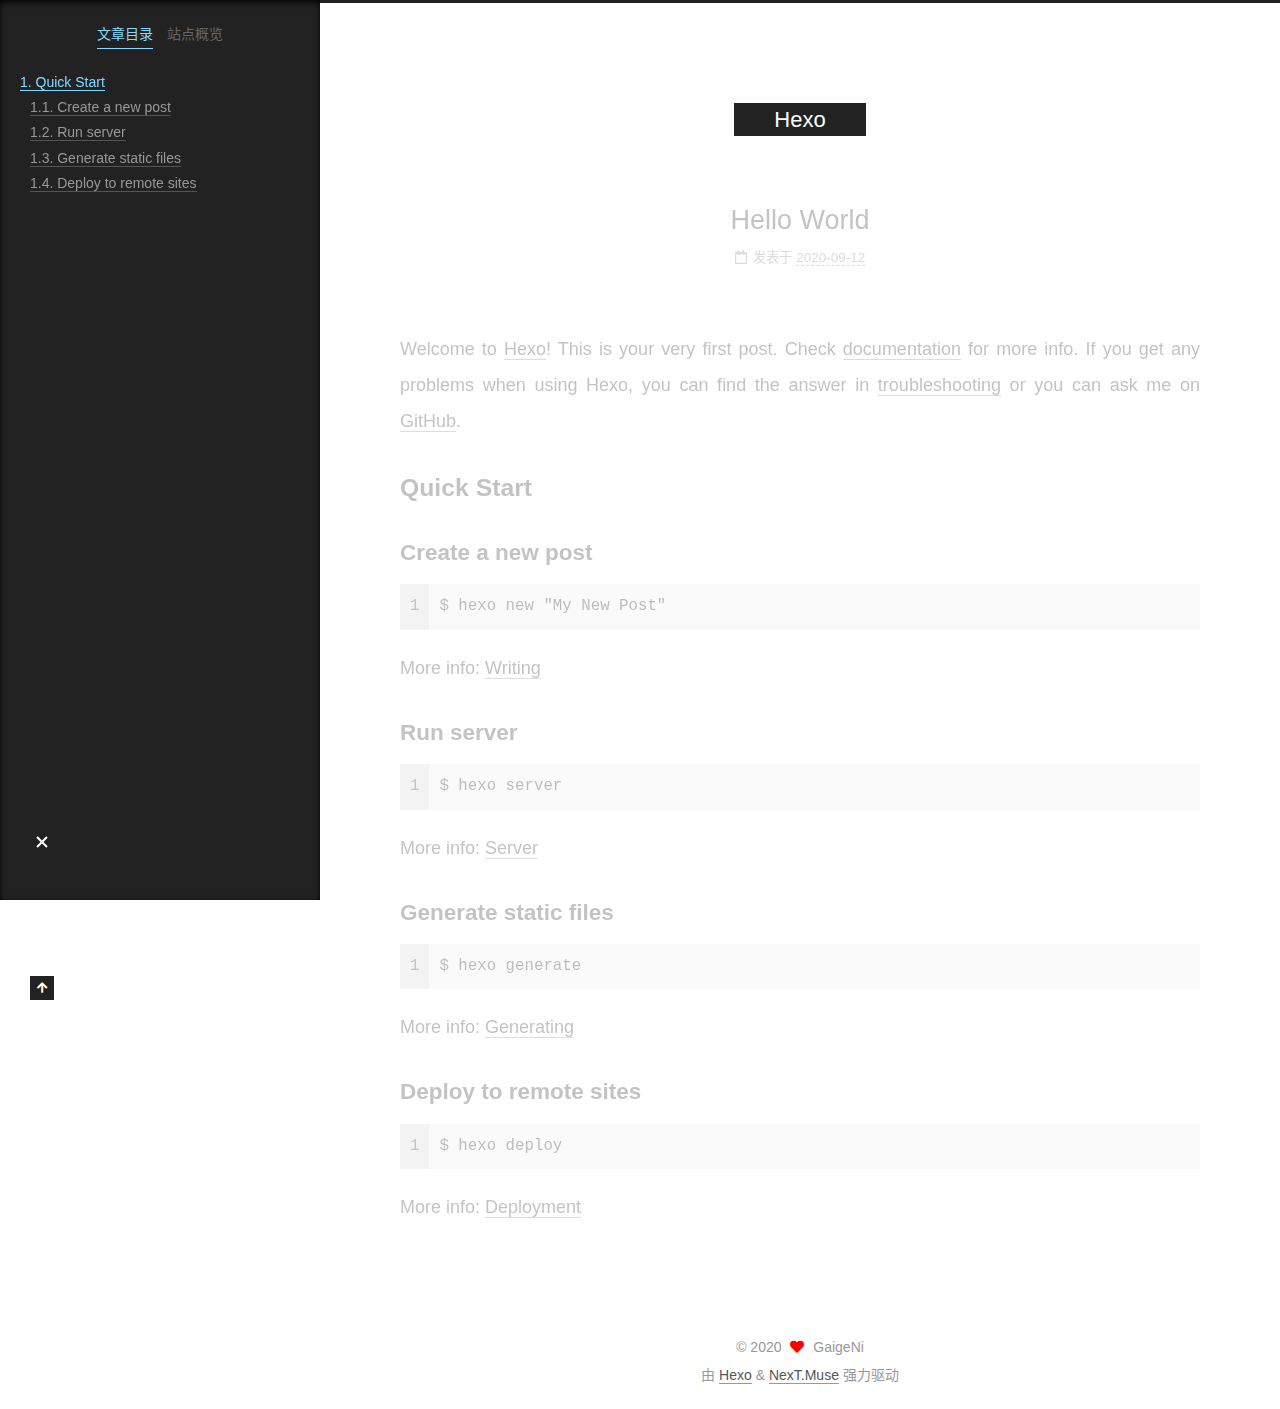
==== commit a42e9e28: "Site updated: 2020-09-12 10:35:48" ====
--- a/2020/09/12/hello-world/index.html
+++ b/2020/09/12/hello-world/index.html
@@ -28,7 +28,7 @@
 <meta property="og:description" content="Welcome to Hexo! This is your very first post. Check documentation for more info. If you get any problems when using Hexo, you can find the answer in troubleshooting or you can ask me on GitHub. Quick">
 <meta property="og:locale" content="zh_CN">
 <meta property="article:published_time" content="2020-09-12T01:57:28.944Z">
-<meta property="article:modified_time" content="2020-09-12T01:57:28.944Z">
+<meta property="article:modified_time" content="2020-09-12T02:34:30.007Z">
 <meta property="article:author" content="GaigeNi">
 <meta name="twitter:card" content="summary">
 
@@ -154,8 +154,9 @@
                 <i class="far fa-calendar"></i>
               </span>
               <span class="post-meta-item-text">发表于</span>
-
-              <time title="创建时间：2020-09-12 09:57:28" itemprop="dateCreated datePublished" datetime="2020-09-12T09:57:28+08:00">2020-09-12</time>
+              
+
+              <time title="创建时间：2020-09-12 09:57:28 / 修改时间：10:34:30" itemprop="dateCreated datePublished" datetime="2020-09-12T09:57:28+08:00">2020-09-12</time>
             </span>
 
           
@@ -173,6 +174,7 @@
 <h2 id="Quick-Start"><a href="#Quick-Start" class="headerlink" title="Quick Start"></a>Quick Start</h2><h3 id="Create-a-new-post"><a href="#Create-a-new-post" class="headerlink" title="Create a new post"></a>Create a new post</h3><figure class="highlight bash"><table><tr><td class="gutter"><pre><span class="line">1</span><br></pre></td><td class="code"><pre><span class="line">$ hexo new <span class="string">&quot;My New Post&quot;</span></span><br></pre></td></tr></table></figure>
 
 <p>More info: <a target="_blank" rel="noopener" href="https://hexo.io/docs/writing.html">Writing</a></p>
+<a id="more"></a>
 <h3 id="Run-server"><a href="#Run-server" class="headerlink" title="Run server"></a>Run server</h3><figure class="highlight bash"><table><tr><td class="gutter"><pre><span class="line">1</span><br></pre></td><td class="code"><pre><span class="line">$ hexo server</span><br></pre></td></tr></table></figure>
 
 <p>More info: <a target="_blank" rel="noopener" href="https://hexo.io/docs/server.html">Server</a></p>
